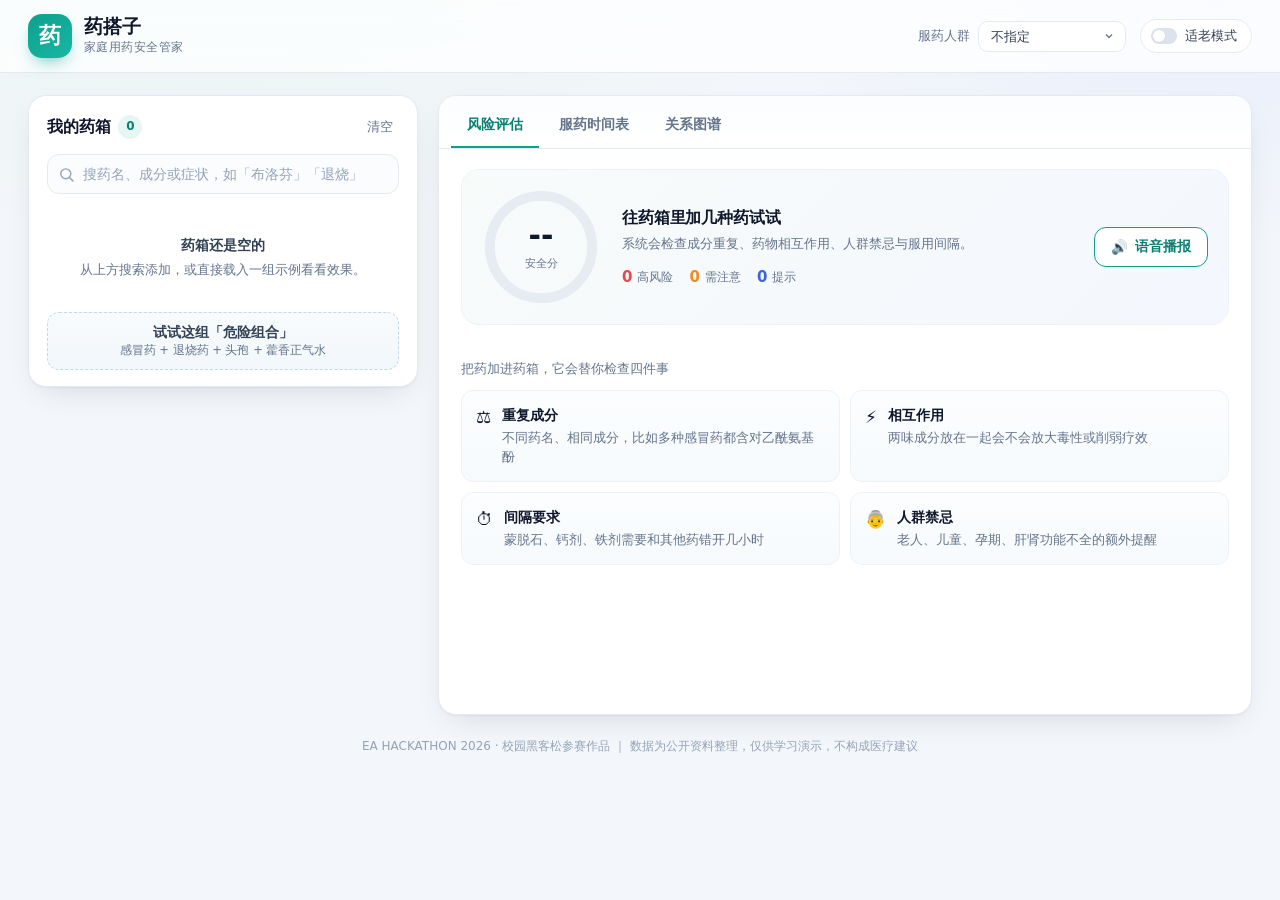
==== index.html @ 65fc6f2e "feat(ui): 完成药箱、风险评估、时间表与关系图谱界面" ====
<!DOCTYPE html>
<html lang="zh-CN">
<head>
<meta charset="UTF-8">
<meta name="viewport" content="width=device-width, initial-scale=1.0">
<title>药搭子 · 家庭用药安全管家</title>
<meta name="description" content="把家里正在吃的几种药放进去，告诉你哪些不能一起吃、一天该怎么排时间吃。">
<link rel="stylesheet" href="assets/css/style.css">
</head>
<body>

<header class="topbar">
  <div class="brand">
    <div class="logo" aria-hidden="true">药</div>
    <div class="brand-text">
      <h1>药搭子</h1>
      <p>家庭用药安全管家</p>
    </div>
  </div>

  <div class="topbar-actions">
    <label class="field">
      <span>服药人群</span>
      <select id="population">
        <option value="">不指定</option>
        <option value="elderly">老年人（≥65 岁）</option>
        <option value="child">儿童</option>
        <option value="pregnancy">孕期 / 哺乳期</option>
        <option value="liver">肝功能不全</option>
        <option value="kidney">肾功能不全</option>
      </select>
    </label>
    <button id="elderToggle" class="switch" type="button" aria-pressed="false">
      <span class="switch-dot"></span>
      <span>适老模式</span>
    </button>
  </div>
</header>

<main class="layout">

  <!-- ============ 左：药箱 ============ -->
  <aside class="panel cart-panel">
    <div class="panel-head">
      <h2>我的药箱 <span id="cartCount" class="badge">0</span></h2>
      <button id="clearCart" class="link-btn" type="button">清空</button>
    </div>

    <div class="search-wrap">
      <div class="search">
        <svg viewBox="0 0 24 24" class="search-icon" aria-hidden="true">
          <circle cx="11" cy="11" r="7"></circle>
          <line x1="16.5" y1="16.5" x2="21" y2="21"></line>
        </svg>
        <input id="searchInput" type="text" autocomplete="off"
               placeholder="搜药名、成分或症状，如「布洛芬」「退烧」">
        <button id="searchClear" class="search-clear" type="button" hidden>✕</button>
      </div>
      <div id="suggest" class="suggest" hidden></div>
    </div>

    <ul id="cartList" class="cart-list"></ul>

    <div class="cart-empty" id="cartEmpty">
      <p class="cart-empty-title">药箱还是空的</p>
      <p class="cart-empty-sub">从上方搜索添加，或直接载入一组示例看看效果。</p>
    </div>

    <button id="loadDemo" class="btn-demo" type="button">
      <span>试试这组「危险组合」</span>
      <small>感冒药 + 退烧药 + 头孢 + 藿香正气水</small>
    </button>
  </aside>

  <!-- ============ 右：结果 ============ -->
  <section class="panel result-panel">
    <nav class="tabs" role="tablist">
      <button class="tab active" data-tab="risk" role="tab">风险评估</button>
      <button class="tab" data-tab="schedule" role="tab">服药时间表</button>
      <button class="tab" data-tab="graph" role="tab">关系图谱</button>
    </nav>

    <!-- 风险评估 -->
    <div class="tab-panel active" id="tab-risk">
      <div class="score-card" id="scoreCard">
        <div class="score-ring">
          <svg viewBox="0 0 120 120" aria-hidden="true">
            <circle class="ring-bg" cx="60" cy="60" r="52"></circle>
            <circle class="ring-fg" id="ringFg" cx="60" cy="60" r="52"></circle>
          </svg>
          <div class="score-value"><strong id="scoreNum">--</strong><span>安全分</span></div>
        </div>
        <div class="score-meta">
          <h3 id="scoreTitle">往药箱里加几种药试试</h3>
          <p id="scoreDesc">系统会检查成分重复、药物相互作用、人群禁忌与服用间隔。</p>
          <div class="score-stats">
            <span class="stat high"><b id="statHigh">0</b>高风险</span>
            <span class="stat medium"><b id="statMedium">0</b>需注意</span>
            <span class="stat low"><b id="statLow">0</b>提示</span>
          </div>
        </div>
        <button id="speakBtn" class="btn-voice" type="button" title="用语音朗读风险摘要">
          <span class="voice-icon">🔊</span>
          <span>语音播报</span>
        </button>
      </div>

      <div id="riskList" class="risk-list"></div>
    </div>

    <!-- 时间表 -->
    <div class="tab-panel" id="tab-schedule">
      <div class="schedule-head">
        <div>
          <h3>一天怎么吃</h3>
          <p id="scheduleSummary">按服药频次与间隔要求自动排程</p>
        </div>
        <div class="legend">
          <span><i class="dot dot-morning"></i>上午</span>
          <span><i class="dot dot-noon"></i>中午</span>
          <span><i class="dot dot-night"></i>晚间</span>
        </div>
      </div>
      <div id="timeline" class="timeline"></div>
      <div id="conflictBox" class="conflict-box" hidden></div>
    </div>

    <!-- 图谱 -->
    <div class="tab-panel" id="tab-graph">
      <div class="graph-head">
        <h3>药物 · 成分 · 风险</h3>
        <p>灰色线表示「药含有该成分」，红色线表示成分之间存在风险。</p>
      </div>
      <div class="graph-wrap">
        <svg id="graphSvg" viewBox="0 0 720 460" preserveAspectRatio="xMidYMid meet"></svg>
      </div>
      <div class="graph-legend">
        <span><i class="lg lg-drug"></i>药品</span>
        <span><i class="lg lg-ing"></i>成分</span>
        <span><i class="lg lg-high"></i>高风险</span>
        <span><i class="lg lg-medium"></i>需注意</span>
      </div>
    </div>
  </section>
</main>

<footer class="foot">
  <p>EA HACKATHON 2026 · 校园黑客松参赛作品 ｜ 数据为公开资料整理，仅供学习演示，不构成医疗建议</p>
</footer>

<div id="toast" class="toast" hidden></div>

<script src="assets/js/data.js"></script>
<script src="assets/js/engine.js"></script>
<script src="assets/js/graph.js"></script>
<script src="assets/js/voice.js"></script>
<script src="assets/js/app.js"></script>
</body>
</html>
---- assets/css/style.css ----
/* =============================================================
 * 药搭子 · 样式
 * 设计基调：医疗感的「干净」+ 一点科技感的「呼吸感」
 * ============================================================= */

:root {
  --bg:        #f3f6fa;
  --bg-grad:   radial-gradient(1200px 600px at 15% -10%, #e7f4f1 0%, transparent 55%),
               radial-gradient(900px 500px at 95% 0%, #e8eefc 0%, transparent 50%);
  --card:      #ffffff;
  --ink:       #0f172a;
  --ink-2:     #334155;
  --muted:     #64748b;
  --muted-2:   #94a3b8;
  --line:      #e5eaf1;
  --line-2:    #eef2f7;

  --teal:      #0e9f8e;
  --teal-ink:  #0b7f72;
  --teal-soft: #e6f6f3;

  --high:      #e5484d;
  --high-soft: #fdecec;
  --medium:    #ef8b1f;
  --medium-soft:#fdf0e2;
  --low:       #3e63dd;
  --low-soft:  #eaeffb;
  --ok:        #12a594;

  --radius:    18px;
  --radius-sm: 12px;
  --shadow:    0 1px 2px rgba(15, 23, 42, .04), 0 12px 32px -12px rgba(15, 23, 42, .14);
  --shadow-sm: 0 1px 2px rgba(15, 23, 42, .05);

  --font: "PingFang SC", "HarmonyOS Sans SC", "Microsoft YaHei", "Noto Sans SC", system-ui, -apple-system, sans-serif;
}

* { box-sizing: border-box; }

html, body { height: 100%; }

body {
  margin: 0;
  font-family: var(--font);
  color: var(--ink);
  background: var(--bg);
  background-image: var(--bg-grad);
  -webkit-font-smoothing: antialiased;
  font-size: 15px;
  line-height: 1.6;
}

/* 适老模式：整体放大 + 更强的对比度 */
body.elder { font-size: 18px; }
body.elder .cart-item-name { font-size: 1.15em; }
body.elder .risk-title { font-size: 1.12em; }
body.elder .risk-detail { font-size: 1em; }
body.elder .node-label { font-size: 15px; }

h1, h2, h3 { margin: 0; font-weight: 700; letter-spacing: -.01em; }
p { margin: 0; }
button { font-family: inherit; cursor: pointer; }
ul { margin: 0; padding: 0; list-style: none; }

/* ---------- 顶栏 ---------- */
.topbar {
  position: sticky;
  top: 0;
  z-index: 40;
  display: flex;
  align-items: center;
  justify-content: space-between;
  gap: 16px;
  padding: 14px 28px;
  background: rgba(255, 255, 255, .78);
  backdrop-filter: saturate(180%) blur(14px);
  border-bottom: 1px solid var(--line);
}

.brand { display: flex; align-items: center; gap: 12px; }

.logo {
  width: 44px; height: 44px;
  display: grid; place-items: center;
  border-radius: 14px;
  background: linear-gradient(145deg, var(--teal) 0%, #16b8a3 100%);
  color: #fff;
  font-size: 22px;
  font-weight: 700;
  box-shadow: 0 8px 18px -8px rgba(14, 159, 142, .8);
}

.brand-text h1 { font-size: 19px; line-height: 1.2; }
.brand-text p { font-size: 12px; color: var(--muted); letter-spacing: .04em; }

.topbar-actions { display: flex; align-items: center; gap: 14px; }

.field { display: flex; align-items: center; gap: 8px; font-size: 13px; color: var(--muted); }
.field select {
  appearance: none;
  border: 1px solid var(--line);
  background: #fff url("data:image/svg+xml;utf8,<svg xmlns='http://www.w3.org/2000/svg' width='12' height='12' viewBox='0 0 24 24' fill='none' stroke='%2364748b' stroke-width='2.5'><path d='M6 9l6 6 6-6'/></svg>") no-repeat right 10px center;
  padding: 7px 30px 7px 12px;
  border-radius: 10px;
  font-size: 13px;
  color: var(--ink-2);
  cursor: pointer;
  transition: border-color .18s, box-shadow .18s;
}
.field select:hover { border-color: #cbd5e1; }
.field select:focus { outline: none; border-color: var(--teal); box-shadow: 0 0 0 3px var(--teal-soft); }

.switch {
  display: inline-flex; align-items: center; gap: 8px;
  padding: 7px 14px 7px 10px;
  border-radius: 999px;
  border: 1px solid var(--line);
  background: #fff;
  font-size: 13px;
  color: var(--ink-2);
  transition: all .18s;
}
.switch-dot {
  width: 26px; height: 16px; border-radius: 999px;
  background: #dbe3ec; position: relative; transition: background .18s;
}
.switch-dot::after {
  content: ""; position: absolute; top: 2px; left: 2px;
  width: 12px; height: 12px; border-radius: 50%;
  background: #fff; box-shadow: var(--shadow-sm); transition: transform .18s;
}
.switch[aria-pressed="true"] { border-color: var(--teal); color: var(--teal-ink); background: var(--teal-soft); }
.switch[aria-pressed="true"] .switch-dot { background: var(--teal); }
.switch[aria-pressed="true"] .switch-dot::after { transform: translateX(10px); }

/* ---------- 布局 ---------- */
.layout {
  display: grid;
  grid-template-columns: 390px minmax(0, 1fr);
  gap: 20px;
  max-width: 1320px;
  margin: 22px auto;
  padding: 0 28px;
  align-items: start;
}

.panel {
  background: var(--card);
  border: 1px solid var(--line);
  border-radius: var(--radius);
  box-shadow: var(--shadow);
}

/* ---------- 药箱 ---------- */
.cart-panel { padding: 18px 18px 16px; position: sticky; top: 88px; }

.panel-head { display: flex; align-items: center; justify-content: space-between; margin-bottom: 14px; }
.panel-head h2 { font-size: 16px; display: flex; align-items: center; gap: 8px; }

.badge {
  display: inline-grid; place-items: center;
  min-width: 24px; height: 24px; padding: 0 7px;
  border-radius: 999px;
  background: var(--teal-soft); color: var(--teal-ink);
  font-size: 12px; font-weight: 700;
}

.link-btn { border: none; background: none; color: var(--muted); font-size: 13px; padding: 4px 6px; border-radius: 8px; }
.link-btn:hover { color: var(--high); background: var(--high-soft); }

.search-wrap { position: relative; }

.search {
  display: flex; align-items: center; gap: 8px;
  padding: 0 10px;
  border: 1px solid var(--line);
  border-radius: var(--radius-sm);
  background: #fbfcfe;
  transition: border-color .18s, box-shadow .18s, background .18s;
}
.search:focus-within { border-color: var(--teal); background: #fff; box-shadow: 0 0 0 3px var(--teal-soft); }
.search-icon { width: 17px; height: 17px; fill: none; stroke: var(--muted-2); stroke-width: 2; stroke-linecap: round; flex: none; }
.search input {
  flex: 1; border: none; outline: none; background: transparent;
  padding: 11px 0; font-size: 14px; color: var(--ink); font-family: inherit;
}
.search input::placeholder { color: var(--muted-2); }
.search-clear { border: none; background: none; color: var(--muted-2); font-size: 13px; padding: 4px; }
.search-clear:hover { color: var(--ink); }

.suggest {
  position: absolute; left: 0; right: 0; top: calc(100% + 6px);
  max-height: 340px; overflow-y: auto;
  background: #fff; border: 1px solid var(--line);
  border-radius: var(--radius-sm);
  box-shadow: 0 20px 40px -18px rgba(15, 23, 42, .35);
  z-index: 30; padding: 6px;
}
.suggest-item {
  display: flex; align-items: center; gap: 10px;
  padding: 9px 10px; border-radius: 10px; cursor: pointer;
}
.suggest-item:hover, .suggest-item.active { background: var(--teal-soft); }
.suggest-item .s-name { font-size: 14px; font-weight: 600; }
.suggest-item .s-sub { font-size: 12px; color: var(--muted); }
.suggest-item .s-tag {
  margin-left: auto; font-size: 11px; color: var(--muted);
  background: #f1f5f9; border-radius: 6px; padding: 2px 7px; white-space: nowrap;
}
.suggest-empty { padding: 14px 12px; color: var(--muted); font-size: 13px; text-align: center; }

.cart-list { margin-top: 14px; display: flex; flex-direction: column; gap: 8px; max-height: 44vh; overflow-y: auto; padding-right: 2px; }

.cart-item {
  display: flex; align-items: flex-start; gap: 10px;
  padding: 11px 12px;
  border: 1px solid var(--line);
  border-radius: var(--radius-sm);
  background: #fff;
  animation: slide-in .22s ease both;
}
@keyframes slide-in { from { opacity: 0; transform: translateY(-6px); } to { opacity: 1; transform: none; } }

.cart-item-main { flex: 1; min-width: 0; }
.cart-item-name { font-size: 14px; font-weight: 600; line-height: 1.35; }
.cart-item-sub { font-size: 12px; color: var(--muted); margin-top: 2px; }
.cart-item-sub b { color: var(--ink-2); font-weight: 600; }

.cart-item-del {
  border: none; background: none; color: var(--muted-2);
  width: 26px; height: 26px; border-radius: 8px; font-size: 14px; flex: none;
}
.cart-item-del:hover { background: var(--high-soft); color: var(--high); }

.cart-empty { text-align: center; padding: 26px 10px 18px; }
.cart-empty-title { font-size: 14px; color: var(--ink-2); font-weight: 600; }
.cart-empty-sub { font-size: 12.5px; color: var(--muted); margin-top: 4px; }

.btn-demo {
  width: 100%; margin-top: 14px;
  display: flex; flex-direction: column; align-items: center; gap: 1px;
  padding: 11px 12px;
  border-radius: var(--radius-sm);
  border: 1px dashed #c7d7e4;
  background: linear-gradient(180deg, #f8fbfd, #f2f7fb);
  color: var(--ink-2); font-size: 13.5px; font-weight: 600;
  transition: all .18s;
}
.btn-demo small { font-weight: 400; color: var(--muted); font-size: 11.5px; }
.btn-demo:hover { border-color: var(--teal); color: var(--teal-ink); background: var(--teal-soft); transform: translateY(-1px); }

/* ---------- 结果区 ---------- */
.result-panel { padding: 0; overflow: hidden; min-height: 620px; }

.tabs {
  display: flex; gap: 4px; padding: 10px 12px 0;
  border-bottom: 1px solid var(--line);
  background: linear-gradient(180deg, #fbfdff, #fff);
}
.tab {
  border: none; background: none;
  padding: 10px 16px 12px;
  font-size: 14px; font-weight: 600; color: var(--muted);
  border-bottom: 2px solid transparent;
  transition: color .18s, border-color .18s;
}
.tab:hover { color: var(--ink-2); }
.tab.active { color: var(--teal-ink); border-bottom-color: var(--teal); }

.tab-panel { display: none; padding: 20px 22px 26px; }
.tab-panel.active { display: block; animation: fade .2s ease both; }
@keyframes fade { from { opacity: 0; } to { opacity: 1; } }

/* 评分卡 */
.score-card {
  display: grid;
  grid-template-columns: auto 1fr auto;
  gap: 22px;
  align-items: center;
  padding: 18px 20px;
  border-radius: var(--radius);
  background: linear-gradient(135deg, #f7fbfa 0%, #f4f7fd 100%);
  border: 1px solid var(--line-2);
}

.score-ring { position: relative; width: 118px; height: 118px; flex: none; }
.score-ring svg { transform: rotate(-90deg); width: 118px; height: 118px; }
.ring-bg { fill: none; stroke: #e6ecf2; stroke-width: 10; }
.ring-fg {
  fill: none; stroke: var(--ok); stroke-width: 10; stroke-linecap: round;
  stroke-dasharray: 327; stroke-dashoffset: 327;
  transition: stroke-dashoffset .9s cubic-bezier(.22,.61,.36,1), stroke .4s;
}
.score-value {
  position: absolute; inset: 0; display: flex; flex-direction: column;
  align-items: center; justify-content: center; gap: 0;
}
.score-value strong { font-size: 30px; line-height: 1; font-variant-numeric: tabular-nums; }
.score-value span { font-size: 11px; color: var(--muted); margin-top: 4px; }

.score-meta h3 { font-size: 16px; margin-bottom: 4px; }
.score-meta p { font-size: 13px; color: var(--muted); }

.score-stats { display: flex; gap: 16px; margin-top: 10px; }
.stat { font-size: 12px; color: var(--muted); display: inline-flex; align-items: center; gap: 5px; }
.stat b { font-size: 15px; font-weight: 700; color: var(--ink); font-variant-numeric: tabular-nums; }
.stat.high b { color: var(--high); }
.stat.medium b { color: var(--medium); }
.stat.low b { color: var(--low); }

.btn-voice {
  display: inline-flex; align-items: center; gap: 7px;
  padding: 10px 16px; border-radius: 12px;
  border: 1px solid var(--teal); background: #fff; color: var(--teal-ink);
  font-size: 13.5px; font-weight: 600;
  transition: all .18s;
}
.btn-voice:hover { background: var(--teal); color: #fff; box-shadow: 0 10px 20px -12px rgba(14,159,142,.9); }
.btn-voice.speaking { background: var(--teal); color: #fff; animation: pulse 1.1s infinite; }
@keyframes pulse { 0%,100% { box-shadow: 0 0 0 0 rgba(14,159,142,.5); } 55% { box-shadow: 0 0 0 10px rgba(14,159,142,0); } }

/* 风险列表 */
.risk-list { margin-top: 16px; display: flex; flex-direction: column; gap: 10px; }

.risk-item {
  border: 1px solid var(--line);
  border-left: 4px solid var(--low);
  border-radius: var(--radius-sm);
  background: #fff;
  padding: 13px 15px;
  animation: slide-in .25s ease both;
  transition: box-shadow .18s, transform .18s;
}
.risk-item:hover { box-shadow: var(--shadow-sm); transform: translateY(-1px); }
.risk-item.high { border-left-color: var(--high); background: linear-gradient(90deg, #fffafa, #fff 40%); }
.risk-item.medium { border-left-color: var(--medium); background: linear-gradient(90deg, #fffdfa, #fff 40%); }
.risk-item.low { border-left-color: var(--low); }

.risk-head { display: flex; align-items: center; gap: 9px; }
.risk-level {
  font-size: 11px; font-weight: 700; padding: 2px 8px; border-radius: 999px; flex: none;
  letter-spacing: .02em;
}
.risk-item.high .risk-level { background: var(--high-soft); color: var(--high); }
.risk-item.medium .risk-level { background: var(--medium-soft); color: var(--medium); }
.risk-item.low .risk-level { background: var(--low-soft); color: var(--low); }

.risk-title { font-size: 14px; font-weight: 600; color: var(--ink); }
.risk-detail { font-size: 13px; color: var(--ink-2); margin-top: 6px; }
.risk-advice {
  font-size: 12.5px; color: var(--teal-ink); background: var(--teal-soft);
  border-radius: 9px; padding: 7px 10px; margin-top: 8px;
  display: flex; gap: 6px;
}
.risk-advice::before { content: "建议"; font-weight: 700; flex: none; }
.risk-drugs { display: flex; flex-wrap: wrap; gap: 6px; margin-top: 9px; }
.chip {
  font-size: 11.5px; color: var(--muted); background: #f1f5f9;
  border-radius: 6px; padding: 2px 8px;
}

/* 空药箱引导 */
.guide { margin-top: 18px; }
.guide-title { font-size: 13px; color: var(--muted); margin-bottom: 10px; }
.guide-grid { display: grid; grid-template-columns: repeat(2, minmax(0, 1fr)); gap: 10px; }
.guide-card {
  display: flex; gap: 11px; padding: 14px;
  border: 1px solid var(--line-2); border-radius: 12px;
  background: linear-gradient(180deg, #fbfdff, #f7fafc);
}
.guide-icon { font-size: 17px; line-height: 1.5; flex: none; }
.guide-card-title { font-size: 13.5px; font-weight: 600; color: var(--ink); }
.guide-card-text { font-size: 12.5px; color: var(--muted); margin-top: 3px; line-height: 1.5; }

.safe-state { text-align: center; padding: 44px 20px; }.safe-icon { font-size: 40px; line-height: 1; }
.safe-title { font-size: 16px; font-weight: 700; margin-top: 12px; }
.safe-sub { font-size: 13px; color: var(--muted); margin-top: 6px; }

/* ---------- 时间表 ---------- */
.schedule-head { display: flex; align-items: flex-end; justify-content: space-between; gap: 16px; margin-bottom: 18px; }
.schedule-head h3 { font-size: 16px; }
.schedule-head p { font-size: 13px; color: var(--muted); margin-top: 2px; }

.legend { display: flex; gap: 14px; font-size: 12px; color: var(--muted); }
.legend span { display: inline-flex; align-items: center; gap: 6px; }
.dot { width: 9px; height: 9px; border-radius: 50%; display: inline-block; }
.dot-morning { background: #f5b73e; }
.dot-noon { background: #f08a4b; }
.dot-night { background: #6f86d6; }

.timeline {
  display: flex; flex-direction: column;
  padding: 6px 2px 6px 0;
}

.tl-row { display: grid; grid-template-columns: 58px 22px minmax(0, 1fr); align-items: stretch; }

.tl-time {
  font-size: 13.5px; font-weight: 700; color: var(--ink-2);
  font-variant-numeric: tabular-nums;
  padding: 9px 8px 0 0; text-align: right;
}

.tl-rail { position: relative; display: flex; justify-content: center; }
.tl-rail::before {
  content: ""; position: absolute; top: 0; bottom: 0; left: 50%;
  width: 2px; margin-left: -1px; background: var(--line);
}
.tl-row:first-child .tl-rail::before { top: 14px; }
.tl-row:last-child .tl-rail::before { bottom: calc(100% - 16px); }

.tl-dot {
  position: relative; z-index: 1;
  width: 10px; height: 10px; border-radius: 50%;
  margin-top: 12px;
  background: var(--teal);
  box-shadow: 0 0 0 3px var(--teal-soft);
}
.tl-row.noon .tl-dot { background: #ef8b1f; box-shadow: 0 0 0 3px var(--medium-soft); }
.tl-row.night .tl-dot { background: #6f86d6; box-shadow: 0 0 0 3px #eef1fb; }

.tl-cards { display: flex; flex-wrap: wrap; gap: 8px; padding: 4px 0 14px 6px; }

.tl-item {
  width: 196px;
  border-radius: 10px; padding: 9px 11px;
  background: #f8fafc; border: 1px solid var(--line-2);
  transition: background .16s, border-color .16s;
}
.tl-item:hover { background: #fff; border-color: #cbd5e1; }
.tl-item-name { font-size: 13px; font-weight: 600; line-height: 1.35; }
.tl-item-dose { font-size: 12px; color: var(--muted); margin-top: 2px; }
.tl-item-timing { font-size: 11.5px; color: var(--teal-ink); margin-top: 3px; }

.conflict-box {
  margin-top: 8px; padding: 12px 14px; border-radius: 12px;
  background: var(--medium-soft); border: 1px solid #f8d9b4;
}
.conflict-box h4 { font-size: 13px; color: #9a5b06; margin: 0 0 6px; }
.conflict-line { font-size: 12.5px; color: #8a5206; }
.conflict-line + .conflict-line { margin-top: 4px; }

.tl-empty { color: var(--muted); font-size: 13px; padding: 30px 4px; }

/* ---------- 图谱 ---------- */
.graph-head h3 { font-size: 16px; }
.graph-head p { font-size: 13px; color: var(--muted); margin-top: 2px; }
.graph-wrap {
  margin-top: 12px; border: 1px solid var(--line-2); border-radius: 14px;
  background: radial-gradient(600px 300px at 50% 0%, #fbfdff, #f7fafc);
  overflow: hidden;
}
#graphSvg { width: 100%; height: 420px; display: block; }

.node-label { font-size: 12px; font-family: var(--font); fill: var(--ink-2); pointer-events: none; }
.node-circle { transition: opacity .2s; }
.node-group { cursor: default; }
.node-group:hover .node-circle { filter: drop-shadow(0 4px 10px rgba(15,23,42,.25)); }

.graph-legend { display: flex; gap: 18px; margin-top: 12px; font-size: 12px; color: var(--muted); }
.graph-legend span { display: inline-flex; align-items: center; gap: 6px; }
.lg { width: 10px; height: 10px; border-radius: 50%; display: inline-block; }
.lg-drug { background: #0e9f8e; }
.lg-ing { background: #94a3b8; border-radius: 3px; }
.lg-high { background: var(--high); }
.lg-medium { background: var(--medium); }

/* ---------- 页脚与提示 ---------- */
.foot {
  max-width: 1320px; margin: 0 auto 30px; padding: 0 28px;
  font-size: 12px; color: var(--muted-2); text-align: center;
}

.toast {
  position: fixed; left: 50%; bottom: 34px; transform: translateX(-50%) translateY(10px);
  background: rgba(15, 23, 42, .92); color: #fff;
  padding: 10px 18px; border-radius: 999px; font-size: 13px;
  opacity: 0; transition: all .25s; z-index: 60; pointer-events: none;
}
.toast.show { opacity: 1; transform: translateX(-50%) translateY(0); }

/* 尊重系统的「减少动态效果」设置 */
@media (prefers-reduced-motion: reduce) {
  *, *::before, *::after {
    animation-duration: .001ms !important;
    animation-iteration-count: 1 !important;
    transition-duration: .001ms !important;
  }
}

/* ---------- 响应式 ---------- */
@media (max-width: 1080px) {
  .layout { grid-template-columns: 1fr; }
  .cart-panel { position: static; }
  .cart-list { max-height: none; }
}

@media (max-width: 720px) {
  .topbar { flex-wrap: wrap; padding: 12px 16px; }
  .layout { padding: 0 14px; margin: 14px auto; }
  .score-card { grid-template-columns: 1fr; justify-items: start; gap: 14px; }
  .score-ring { width: 96px; height: 96px; }
  .score-ring svg { width: 96px; height: 96px; }
  .tab-panel { padding: 16px 14px 20px; }
  .foot { padding: 0 16px; }
}
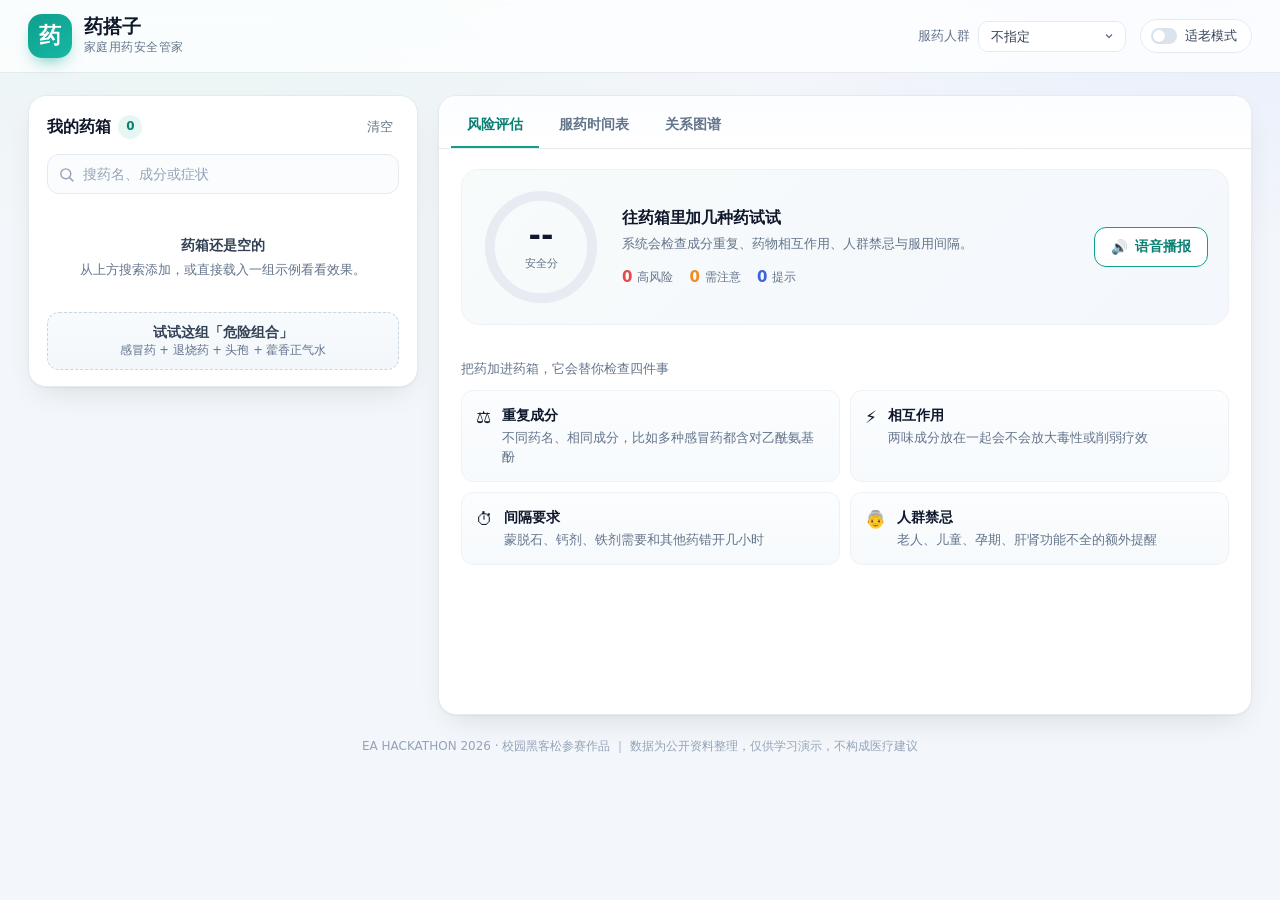
==== commit 9dd09db6: "fix(ui): 修正 1024px 投影分辨率下结果区被挤出首屏的问题 - 中等宽度改为收窄药箱而非直接堆叠 - 搜索框提示语精简，避免小宽度下被截断" ====
--- a/index.html
+++ b/index.html
@@ -53,7 +53,7 @@
           <line x1="16.5" y1="16.5" x2="21" y2="21"></line>
         </svg>
         <input id="searchInput" type="text" autocomplete="off"
-               placeholder="搜药名、成分或症状，如「布洛芬」「退烧」">
+               placeholder="搜药名、成分或症状">
         <button id="searchClear" class="search-clear" type="button" hidden>✕</button>
       </div>
       <div id="suggest" class="suggest" hidden></div>
--- a/assets/css/style.css
+++ b/assets/css/style.css
@@ -489,7 +489,14 @@
 }
 
 /* ---------- 响应式 ---------- */
-@media (max-width: 1080px) {
+/* 中等屏幕：保留左右两栏，只把药箱收窄，避免结果被挤到首屏之外 */
+@media (max-width: 1180px) and (min-width: 901px) {
+  .layout { grid-template-columns: 320px minmax(0, 1fr); padding: 0 16px; gap: 16px; }
+  .cart-panel { padding: 14px; }
+  .tl-item { width: 170px; }
+}
+
+@media (max-width: 900px) {
   .layout { grid-template-columns: 1fr; }
   .cart-panel { position: static; }
   .cart-list { max-height: none; }
